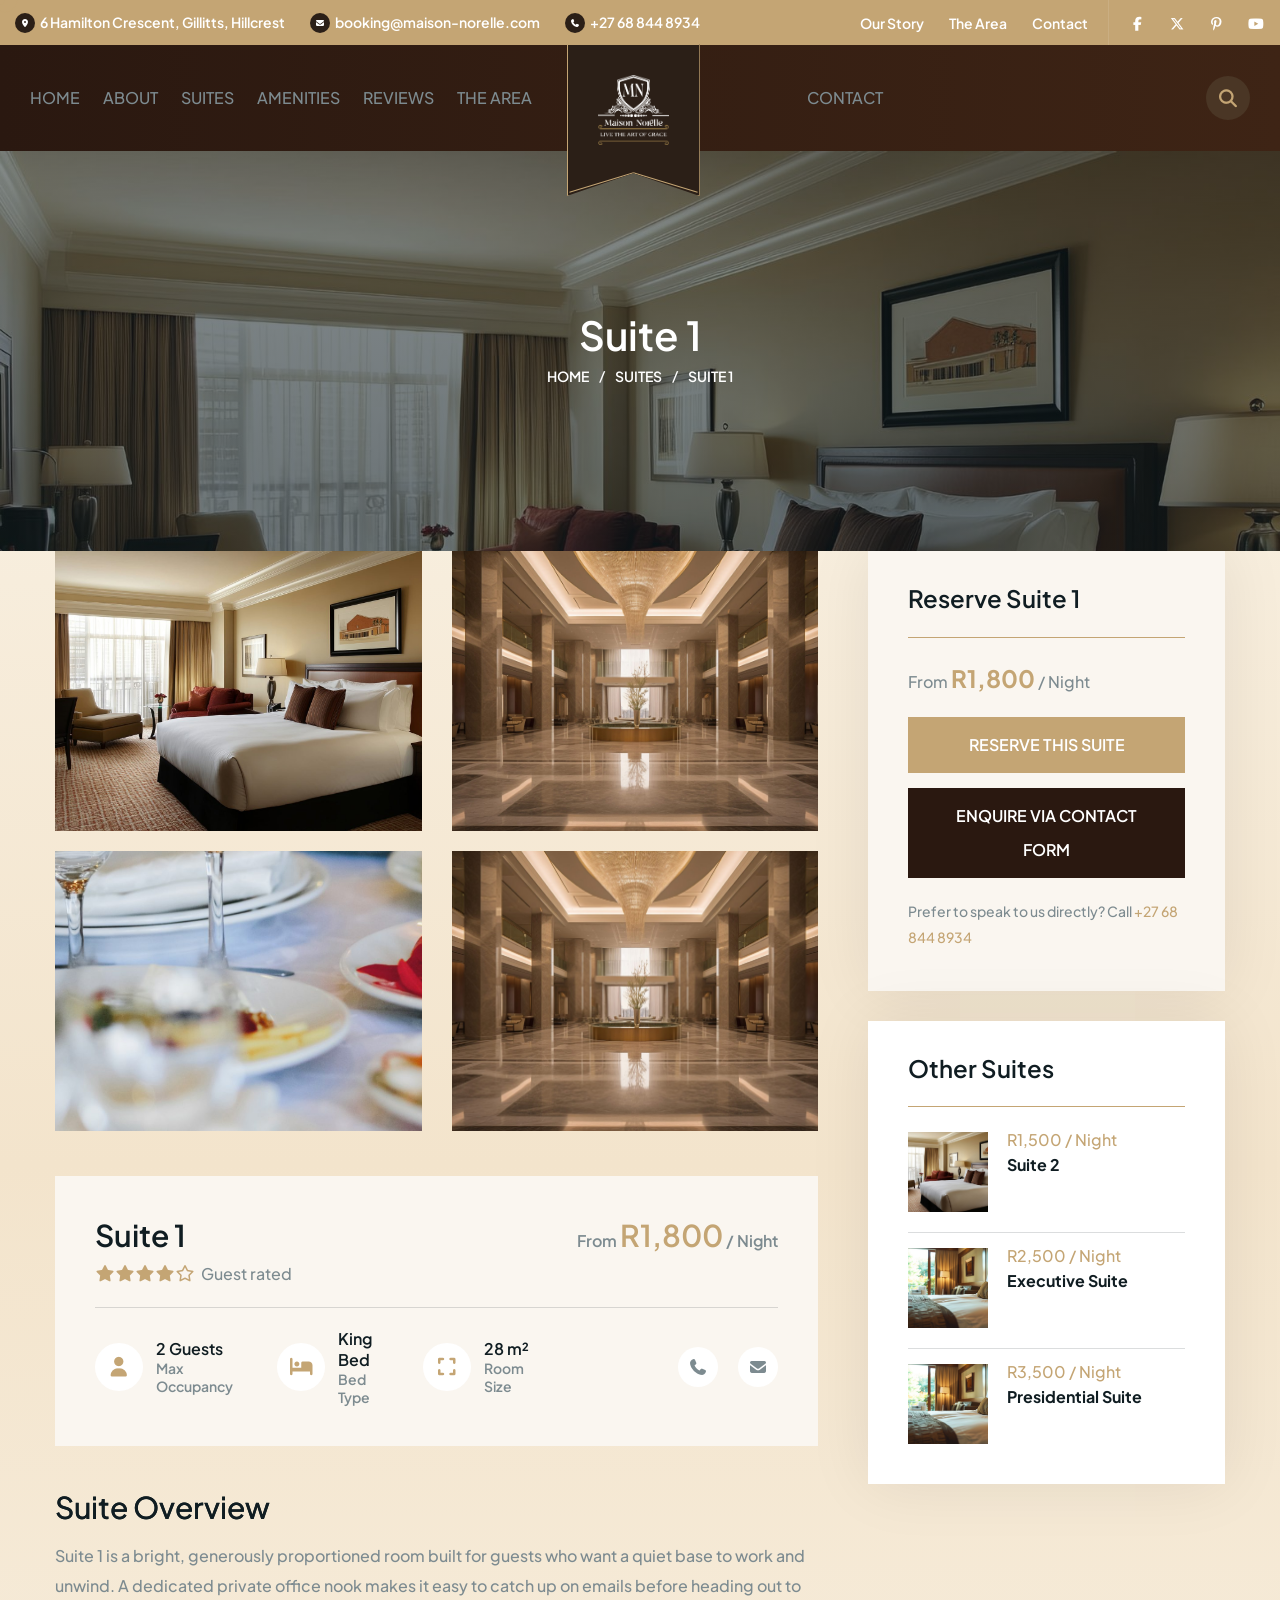
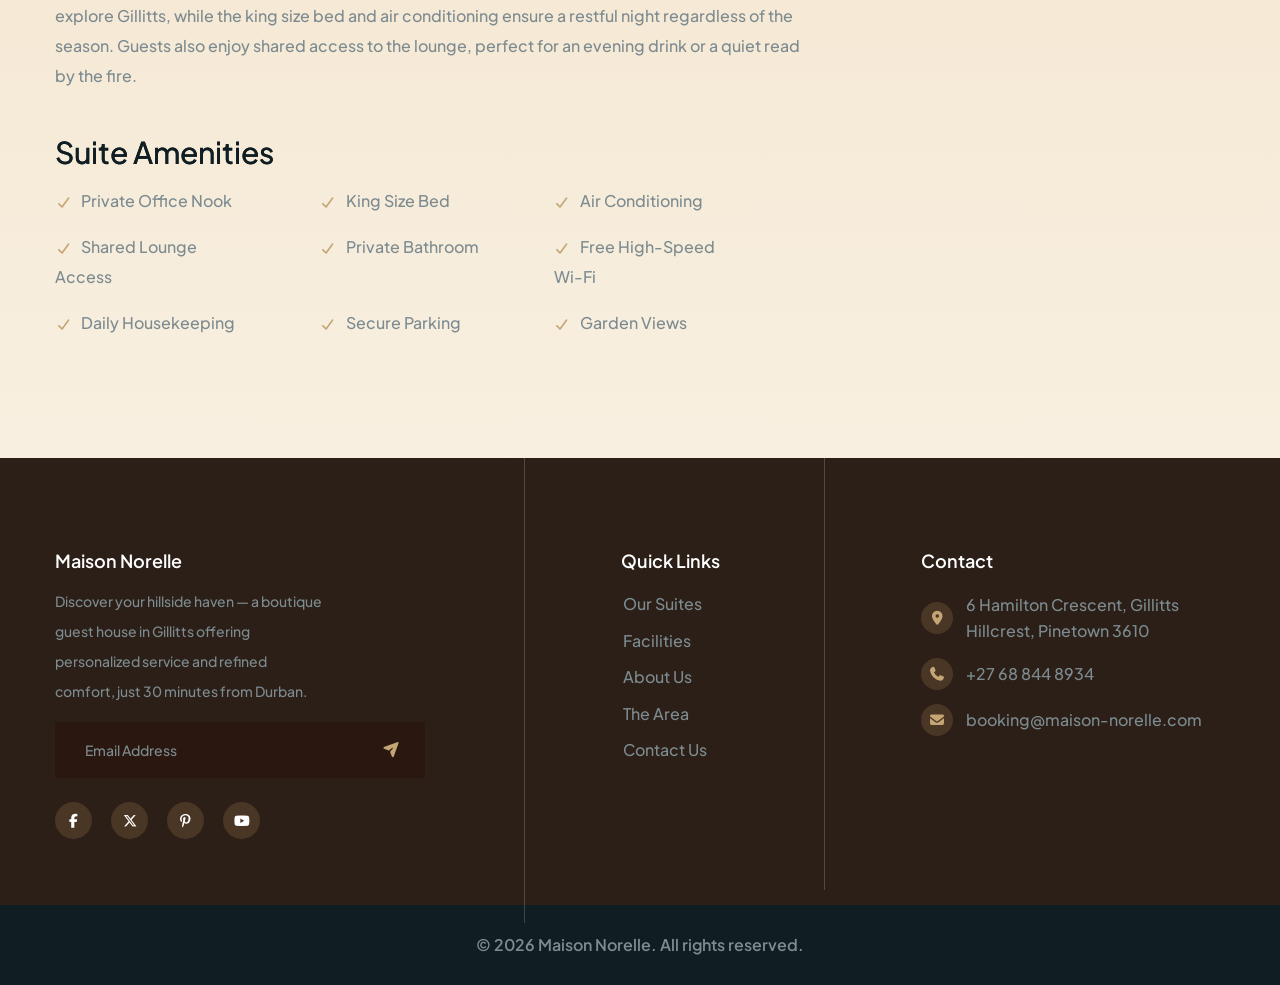
==== suite-1.html @ a2135955 "Add files via upload" ====
<!DOCTYPE html>
<html lang="en">

<head>
    <meta charset="UTF-8">
    <meta name="viewport" content="width=device-width, initial-scale=1.0">
    <meta name="author" content="bracket-web">
    <meta name="description" content="Suite 1 at Maison Norelle — Private office, King size bed, shared lounge access, air conditioning. From R1,800 per night. Boutique guest house in Gillitts, just 30 minutes from Durban.">
    <title>Suite 1 | Maison Norelle</title>

    <!-- favicons Icons -->
    <link rel="icon" type="image/png" href="assets/images/logo.png">

    <!-- fonts -->
    <link rel="preconnect" href="https://fonts.googleapis.com">
    <link rel="preconnect" href="https://fonts.gstatic.com" crossorigin>
    <link href="https://fonts.googleapis.com/css2?family=DM+Sans:ital,opsz,wght@0,9..40,100..1000;1,9..40,100..1000&family=Plus+Jakarta+Sans:ital,wght@0,200..800;1,200..800&display=swap" rel="stylesheet">


    <link rel="stylesheet" href="assets/vendors/bootstrap/css/bootstrap.min.css">
    <link rel="stylesheet" href="assets/vendors/bootstrap-select/css/bootstrap-select.min.css">
    <link rel="stylesheet" href="assets/vendors/animate/animate.min.css">
    <link rel="stylesheet" href="assets/vendors/fontawesome/css/all.min.css">
    <link rel="stylesheet" href="assets/vendors/jquery-ui/jquery-ui.css">

    <link rel="stylesheet" href="assets/vendors/jquery-magnific-popup/jquery.magnific-popup.css">
    <link rel="stylesheet" href="assets/vendors/nouislider/nouislider.min.css">

    <link rel="stylesheet" href="assets/vendors/tiny-slider/tiny-slider.css">
    <link rel="stylesheet" href="assets/vendors/owl-carousel/css/owl.carousel.min.css">
    <link rel="stylesheet" href="assets/vendors/owl-carousel/css/owl.theme.default.min.css">
    <link rel="stylesheet" href="assets/vendors/slick-carousel/slick.css">


    <!-- template styles -->
    <link rel="stylesheet" href="assets/css/solinom.css">
</head>

<body class="custom-cursor">

    <div class="custom-cursor__cursor"></div>
    <div class="custom-cursor__cursor-two"></div>

    <div class="preloader">
        <div class="preloader__image" style="background-image: url(assets/images/logo.png);"></div>
    </div>
    <!-- /.preloader -->
    <div class="page-wrapper">
        <!-- Top Bar Three -->
        <div class="topbar-two">
            <div class="container-fluid">
                <div class="topbar-two__inner">
                    <div class="topbar-two__inner__left">
                        <ul class="list-unstyled topbar-two__info">
                            <li class="topbar-two__info__item">
                                <div class="topbar-two__info__icon">
                                    <i class="fas fa-location-dot"></i>
                                </div>
                                <p class="topbar-two__info__location">6 Hamilton Crescent, Gillitts, Hillcrest</p>
                            </li>
                            <li class="topbar-two__info__item">
                                <div class="topbar-two__info__icon">
                                    <i class="fas fa-envelope"></i>
                                </div>
                                <a href="mailto:booking@maison-norelle.com" class="topbar-two__info__contact">booking@maison-norelle.com</a>
                            </li>
                            <li class="topbar-two__info__item">
                                <div class="topbar-two__info__icon">
                                    <i class="fas fa-phone"></i>
                                </div>
                                <a href="tel:+27688448934" class="topbar-two__info__contact">+27 68 844 8934</a>
                            </li>
                        </ul>
                    </div>
                    <div class="topbar-two__inner__right">
                        <ul class="list-unstyled topbar-two__item">
                            <li><a href="index.html#about" class="topbar-two__item__text">Our Story</a></li>
                            <li><a href="index.html#blog" class="topbar-two__item__text">The Area</a></li>
                            <li><a href="index.html#contact" class="topbar-two__item__text">Contact</a></li>
                        </ul>
                        <div class="topbar-two__social">
                            <a href="https://facebook.com"> <i class="fab fa-facebook-f" aria-hidden="true"></i> <span class="sr-only">Facebook</span></a>
                            <a href="https://twitter.com"> <i class="fab fa-x-twitter" aria-hidden="true"></i> <span class="sr-only">Twitter</span></a>
                            <a href="https://pinterest.com"> <i class="fab fa-pinterest-p" aria-hidden="true"></i> <span class="sr-only">Pinterest</span></a>
                            <a href="https://youtube.com"> <i class="fab fa-youtube" aria-hidden="true"></i> <span class="sr-only">youtube</span></a>
                        </div>
                    </div>
                </div>
            </div>
        </div>

        <header class="main-header main-header--two sticky-header sticky-header--normal">
            <div class="container">
                <div class="main-header__inner">
                    <div class="main-header__logo">
                        <a href="index.html">
                            <img src="assets/images/logo.png" alt="Maison Norelle" width="90" height="90" style="height:70px;width:auto;">
                        </a>
                    </div>
                    <div class="main-header__middle">
                        <nav class="main-header__nav main-menu">
                            <ul class="main-menu__list">
                                <li><a href="index.html">Home</a></li>
                                <li><a href="index.html#about">About</a></li>
                                <li><a href="index.html#benefit">Suites</a></li>
                                <li><a href="index.html#feature">Amenities</a></li>
                                <li><a href="index.html#testimonial">Reviews</a></li>
                                <li><a href="index.html#blog">The Area</a></li>
                            </ul>
                        </nav>
                        <nav class="main-header__nav main-menu">
                            <ul class="main-menu__list">
                                <li><a href="index.html#contact">Contact</a></li>
                            </ul>
                        </nav>

                    </div>
                    <div class="main-header__right">
                        <a href="index.html#contact" class="solinom-btn main-header__btn">Book Your Stay</a>
                        <div class="main-header__info">
                            <a href="index.html#" class="main-header__info__item"> <i class="fas fa-magnifying-glass" aria-hidden="true"></i> <span class="sr-only">Search</span> </a>
                        </div>
                        <div class="mobile-nav__btn mobile-nav__toggler">
                            <span></span>
                            <span></span>
                            <span></span>
                        </div>
                    </div>
                </div>
            </div>
        </header>

        <!-- Page Header Start -->
        <section class="page-header">
            <div class="page-header__bg" style="background-image: url(assets/images/content/suite-bed-wide.jpg);"></div>
            <div class="container">
                <h2 class="page-header__title">Suite 1</h2>
                <ul class="solinom-breadcrumb list-unstyled">
                    <li><a href="index.html">Home</a></li>
                    <li><a href="index.html#benefit">Suites</a></li>
                    <li><span>Suite 1</span></li>
                </ul>
            </div>
        </section>
        <!-- Page Header End -->

        <!-- Room Details Start -->
        <section class="room-details">
            <div class="container">
                <div class="row gutter-x-50">
                    <div class="col-xl-8">

                        <div class="room-details__item">
                            <div class="row" style="row-gap:20px;">
                            <div class="col-lg-6">
                                <div class="gallery-one__card" style="height:280px;">
                                    <img src="assets/images/content/suite-bed-wide.jpg" alt="Suite 1 photo 1" style="width:100%;height:280px;object-fit:cover;">
                                    <div class="gallery-one__card__hover">
                                        <a href="assets/images/content/suite-bed-wide.jpg" class="gallery-one__card__icon room-list-card-popup" data-gallery-options='{"items": [{"src": "assets/images/content/suite-bed-wide.jpg"},{"src": "assets/images/content/lobby-hero.jpg"},{"src": "assets/images/content/dining-table.jpg"},{"src": "assets/images/content/lobby-contact.jpg"}], "gallery": {"enabled": true}, "type": "image"}'>
                                            <span class="gallery-one__card__icon__item"></span>
                                        </a>
                                    </div>
                                </div>
                            </div>
                            <div class="col-lg-6">
                                <div class="gallery-one__card" style="height:280px;">
                                    <img src="assets/images/content/lobby-hero.jpg" alt="Suite 1 photo 2" style="width:100%;height:280px;object-fit:cover;">
                                    <div class="gallery-one__card__hover">
                                        <a href="assets/images/content/lobby-hero.jpg" class="gallery-one__card__icon room-list-card-popup" data-gallery-options='{"items": [{"src": "assets/images/content/suite-bed-wide.jpg"},{"src": "assets/images/content/lobby-hero.jpg"},{"src": "assets/images/content/dining-table.jpg"},{"src": "assets/images/content/lobby-contact.jpg"}], "gallery": {"enabled": true}, "type": "image"}'>
                                            <span class="gallery-one__card__icon__item"></span>
                                        </a>
                                    </div>
                                </div>
                            </div>
                            <div class="col-lg-6">
                                <div class="gallery-one__card" style="height:280px;">
                                    <img src="assets/images/content/dining-table.jpg" alt="Suite 1 photo 3" style="width:100%;height:280px;object-fit:cover;">
                                    <div class="gallery-one__card__hover">
                                        <a href="assets/images/content/dining-table.jpg" class="gallery-one__card__icon room-list-card-popup" data-gallery-options='{"items": [{"src": "assets/images/content/suite-bed-wide.jpg"},{"src": "assets/images/content/lobby-hero.jpg"},{"src": "assets/images/content/dining-table.jpg"},{"src": "assets/images/content/lobby-contact.jpg"}], "gallery": {"enabled": true}, "type": "image"}'>
                                            <span class="gallery-one__card__icon__item"></span>
                                        </a>
                                    </div>
                                </div>
                            </div>
                            <div class="col-lg-6">
                                <div class="gallery-one__card" style="height:280px;">
                                    <img src="assets/images/content/lobby-contact.jpg" alt="Suite 1 photo 4" style="width:100%;height:280px;object-fit:cover;">
                                    <div class="gallery-one__card__hover">
                                        <a href="assets/images/content/lobby-contact.jpg" class="gallery-one__card__icon room-list-card-popup" data-gallery-options='{"items": [{"src": "assets/images/content/suite-bed-wide.jpg"},{"src": "assets/images/content/lobby-hero.jpg"},{"src": "assets/images/content/dining-table.jpg"},{"src": "assets/images/content/lobby-contact.jpg"}], "gallery": {"enabled": true}, "type": "image"}'>
                                            <span class="gallery-one__card__icon__item"></span>
                                        </a>
                                    </div>
                                </div>
                            </div>
                            </div>
                        </div>

                        <div class="room-details__item">
                            <div class="room-details__room-info">
                                <div class="room-details__room-info__top">
                                    <div>
                                        <h3 class="room-details__room-info__title">Suite 1</h3>
                                        <p class="room-details__room-info__rating">
                                            <i class="fas fa-star"></i><i class="fas fa-star"></i><i class="fas fa-star"></i><i class="fas fa-star"></i><i class="far fa-star"></i>
                                            &nbsp;Guest rated
                                        </p>
                                    </div>
                                    <p class="room-details__room-info__form">From <span>R1,800</span> / Night</p>
                                </div>
                                <div class="room-details__room-info__bottom">
                                    <div class="room-details__room-info__bottom__left">
                                        <div class="room-details__room-info__bottom__item">
                                            <div class="room-details__room-info__bottom__icon"><i class="fas fa-user"></i></div>
                                            <div>
                                                <h5 class="room-details__room-info__bottom__title">2 Guests</h5>
                                                <span class="room-details__room-info__bottom__subtitle">Max Occupancy</span>
                                            </div>
                                        </div>
                                        <div class="room-details__room-info__bottom__item">
                                            <div class="room-details__room-info__bottom__icon"><i class="fas fa-bed"></i></div>
                                            <div>
                                                <h5 class="room-details__room-info__bottom__title">King Bed</h5>
                                                <span class="room-details__room-info__bottom__subtitle">Bed Type</span>
                                            </div>
                                        </div>
                                        <div class="room-details__room-info__bottom__item">
                                            <div class="room-details__room-info__bottom__icon"><i class="fas fa-expand"></i></div>
                                            <div>
                                                <h5 class="room-details__room-info__bottom__title">28 m&sup2;</h5>
                                                <span class="room-details__room-info__bottom__subtitle">Room Size</span>
                                            </div>
                                        </div>
                                    </div>
                                    <div class="room-details__room-info__bottom__right">
                                        <a href="tel:+27688448934" class="room-details__room-info__bottom__right__item"><i class="fas fa-phone"></i></a>
                                        <a href="mailto:booking@maison-norelle.com?subject=Booking%20Enquiry%20-%20Suite%201" class="room-details__room-info__bottom__right__item"><i class="fas fa-envelope"></i></a>
                                    </div>
                                </div>
                            </div>
                        </div>

                        <div class="room-details__item">
                            <h3 class="room-details__title">Suite Overview</h3>
                            <p class="room-details__text">Suite 1 is a bright, generously proportioned room built for guests who want a quiet base to work and unwind. A dedicated private office nook makes it easy to catch up on emails before heading out to explore Gillitts, while the king size bed and air conditioning ensure a restful night regardless of the season. Guests also enjoy shared access to the lounge, perfect for an evening drink or a quiet read by the fire.</p>
                        </div>

                        <div class="room-details__item">
                            <h3 class="room-details__title">Suite Amenities</h3>
                            <div class="room-details__amenities__list">
                            <div class="room-details__amenities__item"><i class="fas fa-check"></i>Private Office Nook</div>
                            <div class="room-details__amenities__item"><i class="fas fa-check"></i>King Size Bed</div>
                            <div class="room-details__amenities__item"><i class="fas fa-check"></i>Air Conditioning</div>
                            <div class="room-details__amenities__item"><i class="fas fa-check"></i>Shared Lounge Access</div>
                            <div class="room-details__amenities__item"><i class="fas fa-check"></i>Private Bathroom</div>
                            <div class="room-details__amenities__item"><i class="fas fa-check"></i>Free High-Speed Wi-Fi</div>
                            <div class="room-details__amenities__item"><i class="fas fa-check"></i>Daily Housekeeping</div>
                            <div class="room-details__amenities__item"><i class="fas fa-check"></i>Secure Parking</div>
                            <div class="room-details__amenities__item"><i class="fas fa-check"></i>Garden Views</div>
                            </div>
                        </div>

                    </div>

                    <div class="col-xl-4">
                        <div class="room-details__sidebar">
                            <div class="room-details__sidebar__item room-details__sidebar__item--two" style="background-color: var(--solinom-border-color, #FAF6F0);">
                                <h3 class="room-details__sidebar__title">Reserve Suite 1</h3>
                                <p class="room-details__text" style="margin-bottom:20px;">From <strong style="color:var(--solinom-base,#C9A227);font-size:24px;">R1,800</strong> / Night</p>
                                <a href="mailto:booking@maison-norelle.com?subject=Booking%20Enquiry%20-%20Suite%201" class="solinom-btn solinom-btn--base" style="width:100%;text-align:center;justify-content:center;margin-bottom:15px;">Reserve This Suite</a>
                                <a href="index.html#contact" class="solinom-btn" style="width:100%;text-align:center;justify-content:center;background-color:var(--solinom-text-dark,#2A1810);">Enquire via Contact Form</a>
                                <p class="room-details__text" style="margin-top:20px;margin-bottom:0;font-size:14px;">Prefer to speak to us directly? Call <a href="tel:+27688448934" style="color:var(--solinom-base,#C9A227);">+27 68 844 8934</a></p>
                            </div>

                            <div class="room-details__sidebar__item room-details__sidebar__item--two">
                                <h3 class="room-details__sidebar__title">Other Suites</h3>
                                <div class="room-details__sidebar__posts">
                        <div class="room-details__sidebar__posts__item">
                            <div class="room-details__sidebar__posts__image" style="max-width:80px;">
                                <img src="assets/images/content/suite-bed-wide.jpg" alt="Suite 2" style="width:80px;height:80px;object-fit:cover;">
                            </div>
                            <div>
                                <span class="room-details__sidebar__posts__price">R1,500 / Night</span>
                                <h3 class="room-details__sidebar__posts__title"><a href="suite-2.html">Suite 2</a></h3>
                            </div>
                        </div>
                        <div class="room-details__sidebar__posts__item">
                            <div class="room-details__sidebar__posts__image" style="max-width:80px;">
                                <img src="assets/images/content/presidential-bed.jpg" alt="Executive Suite" style="width:80px;height:80px;object-fit:cover;">
                            </div>
                            <div>
                                <span class="room-details__sidebar__posts__price">R2,500 / Night</span>
                                <h3 class="room-details__sidebar__posts__title"><a href="suite-executive.html">Executive Suite</a></h3>
                            </div>
                        </div>
                        <div class="room-details__sidebar__posts__item">
                            <div class="room-details__sidebar__posts__image" style="max-width:80px;">
                                <img src="assets/images/content/presidential-bed.jpg" alt="Presidential Suite" style="width:80px;height:80px;object-fit:cover;">
                            </div>
                            <div>
                                <span class="room-details__sidebar__posts__price">R3,500 / Night</span>
                                <h3 class="room-details__sidebar__posts__title"><a href="suite-presidential.html">Presidential Suite</a></h3>
                            </div>
                        </div>
                                </div>
                            </div>
                        </div>
                    </div>

                </div>
            </div>
        </section>
        <!-- Room Details End -->

        <footer class="main-footer ">
            <div class="main-footer__top">
                <div class="container">
                    <div class="row">
                        <div class="col-md-6 col-lg-4 col-xl-5 wow fadeInUp" data-wow-duration='1500ms' data-wow-delay='300ms'>
                            <div class="footer-widget footer-widget--about">
                                <h2 class="footer-widget__title">Maison Norelle</h2>
                                <p class="footer-widget__text">Discover your hillside haven &mdash; a boutique guest house in Gillitts offering personalized service and refined comfort, just 30 minutes from Durban.</p>
                                <form action="#" data-url="MAILCHIMP_FORM_URL" class="footer-widget__newsletter">
                                    <input type="text" name="EMAIL" placeholder="Email Address">
                                    <button type="submit" class="fas fa-paper-plane"> <span class="sr-only">submit</span></button>
                                </form>
                                <div class="mc-form__response"></div>
                                <div class="footer-widget__social">
                                    <a href="https://facebook.com"> <i class="fab fa-facebook-f" aria-hidden="true"></i> <span class="sr-only">Facebook</span></a>
                                    <a href="https://twitter.com"> <i class="fab fa-x-twitter" aria-hidden="true"></i> <span class="sr-only">Twitter</span></a>
                                    <a href="https://pinterest.com"> <i class="fab fa-pinterest-p" aria-hidden="true"></i> <span class="sr-only">Pinterest</span></a>
                                    <a href="https://youtube.com"> <i class="fab fa-youtube" aria-hidden="true"></i> <span class="sr-only">youtube</span></a>
                                </div>
                            </div>
                        </div>
                        <div class="col-md-6 col-lg-4 col-xl-3 wow fadeInUp" data-wow-duration='1500ms' data-wow-delay='400ms'>
                            <div class="footer-widget footer-widget--links">
                                <h2 class="footer-widget__title">Quick Links</h2>
                                <ul class="list-unstyled footer-widget__links">
                                    <li><i class="fas fa-circle"></i><a href="index.html#benefit">Our Suites</a></li>
                                    <li><i class="fas fa-circle"></i><a href="index.html#feature">Facilities</a></li>
                                    <li><i class="fas fa-circle"></i><a href="index.html#about">About Us</a></li>
                                    <li><i class="fas fa-circle"></i><a href="index.html#blog">The Area</a></li>
                                    <li><i class="fas fa-circle"></i><a href="index.html#contact">Contact Us</a></li>
                                </ul>
                            </div>
                        </div>
                        <div class="col-md-6 col-lg-4 col-xl-4 wow fadeInUp" data-wow-duration='1500ms' data-wow-delay='700ms'>
                            <div class="footer-widget footer-widget--contact">
                                <h2 class="footer-widget__title">Contact</h2>
                                <ul class="list-unstyled footer-widget__info">
                                    <li>
                                        <div class="footer-widget__info__item">
                                            <i class="fas fa-location-dot"></i>
                                        </div>
                                        <a class="footer-widget__info__text" href="https://www.google.com/maps">6 Hamilton Crescent, Gillitts <br> Hillcrest, Pinetown 3610</a>
                                    </li>
                                    <li>
                                        <div class="footer-widget__info__item">
                                            <i class="fas fa-phone"></i>
                                        </div>
                                        <a class="footer-widget__info__text" href="tel:+27688448934">+27 68 844 8934</a>
                                    </li>
                                    <li>
                                        <div class="footer-widget__info__item">
                                            <i class="fas fa-envelope"></i>
                                        </div>
                                        <a class="footer-widget__info__text" href="mailto:booking@maison-norelle.com">booking@maison-norelle.com</a>
                                    </li>
                                </ul>

                            </div>
                        </div>
                    </div>
                </div>
                <div class="main-footer__top__shape">
                </div>
            </div>
            <div class="main-footer__bottom">
                <div class="container">
                    <div class="main-footer__bottom__inner">
                        <p class="main-footer__copyright">
                            &copy; <span class="dynamic-year"></span> Maison Norelle. All rights reserved.
                        </p>
                    </div>
                </div>
            </div>
        </footer>

    </div>

    <div class="mobile-nav__wrapper">
        <div class="mobile-nav__overlay mobile-nav__toggler"></div>
        <div class="mobile-nav__content">
            <span class="mobile-nav__close mobile-nav__toggler"><i class="fa fa-times"></i></span>
            <div class="logo-box">
                <a href="index.html" aria-label="logo image"><img src="assets/images/logo.png" width="90" alt="Maison Norelle logo"></a>
            </div>
            <div class="mobile-nav__container"></div>
            <ul class="mobile-nav__contact list-unstyled">
                <li>
                    <i class="fa fa-envelope"></i>
                    <a href="mailto:booking@maison-norelle.com">booking@maison-norelle.com</a>
                </li>
                <li>
                    <i class="fa fa-phone-alt"></i>
                    <a href="tel:+27688448934">+27 68 844 8934</a>
                </li>
            </ul>
            <div class="mobile-nav__social">
                <a href="https://facebook.com"> <i class="fab fa-facebook-f" aria-hidden="true"></i> <span class="sr-only">Facebook</span></a>
                <a href="https://twitter.com"> <i class="fab fa-x-twitter" aria-hidden="true"></i> <span class="sr-only">Twitter</span></a>
                <a href="https://pinterest.com"> <i class="fab fa-pinterest-p" aria-hidden="true"></i> <span class="sr-only">Pinterest</span></a>
                <a href="https://youtube.com"> <i class="fab fa-youtube" aria-hidden="true"></i> <span class="sr-only">youtube</span></a>
            </div>
        </div>
    </div>

    <a href="#" data-target="html" class="scroll-to-target scroll-to-top">
        <span class="scroll-to-top__text">back top</span>
        <span class="scroll-to-top__wrapper"><span class="scroll-to-top__inner"></span></span>
    </a>


    <script src="assets/vendors/jquery/jquery.min.js"></script>
    <script src="assets/vendors/bootstrap/js/bootstrap.bundle.min.js"></script>
    <script src="assets/vendors/bootstrap-select/js/bootstrap-select.min.js"></script>

    <script src="assets/vendors/jquery-ui/jquery-ui.js"></script>

    <script src="assets/vendors/jquery-appear/jquery.appear.js"></script>
    <script src="assets/vendors/jquery-circle-progress/circle-progress.min.js"></script>
    <script src="assets/vendors/jquery-magnific-popup/jquery.magnific-popup.min.js"></script>
    <script src="assets/vendors/jquery-validate/jquery.validate.min.js"></script>
    <script src="assets/vendors/nouislider/nouislider.min.js"></script>
    <script src="assets/vendors/tiny-slider/tiny-slider.js"></script>
    <script src="assets/vendors/wnumb/wNumb.min.js"></script>
    <script src="assets/vendors/owl-carousel/js/owl.carousel.min.js"></script>
    <script src="assets/vendors/slick-carousel/slick.min.js"></script>

    <script src="assets/vendors/wow/wow.min.js"></script>
    <script src="assets/vendors/imagesloaded/imagesloaded.min.js"></script>
    <script src="assets/vendors/isotope/isotope.min.js"></script>



    <!-- GSAP Animation -->
    <script src="assets/vendors/gsap/gsap.min.js"></script>
    <script src="assets/vendors/gsap/ScrollTrigger.min.js"></script>
    <script src="assets/vendors/gsap/SplitText.min.js"></script>
    <script src="assets/js/solinom-gsap.js"></script>

    <!-- template js -->
    <script src="assets/js/solinom.js"></script>
</body>
</html>
---- assets/vendors/nouislider/nouislider.min.css ----
.noUi-target,.noUi-target *{-webkit-touch-callout:none;-webkit-tap-highlight-color:transparent;-webkit-user-select:none;-ms-touch-action:none;touch-action:none;-ms-user-select:none;-moz-user-select:none;user-select:none;-moz-box-sizing:border-box;box-sizing:border-box}.noUi-target{position:relative}.noUi-base,.noUi-connects{width:100%;height:100%;position:relative;z-index:1}.noUi-connects{overflow:hidden;z-index:0}.noUi-connect,.noUi-origin{will-change:transform;position:absolute;z-index:1;top:0;right:0;height:100%;width:100%;-ms-transform-origin:0 0;-webkit-transform-origin:0 0;-webkit-transform-style:preserve-3d;transform-origin:0 0;transform-style:flat}.noUi-txt-dir-rtl.noUi-horizontal .noUi-origin{left:0;right:auto}.noUi-vertical .noUi-origin{top:-100%;width:0}.noUi-horizontal .noUi-origin{height:0}.noUi-handle{-webkit-backface-visibility:hidden;backface-visibility:hidden;position:absolute}.noUi-touch-area{height:100%;width:100%}.noUi-state-tap .noUi-connect,.noUi-state-tap .noUi-origin{-webkit-transition:transform .3s;transition:transform .3s}.noUi-state-drag *{cursor:inherit!important}.noUi-horizontal{height:18px}.noUi-horizontal .noUi-handle{width:34px;height:28px;right:-17px;top:-6px}.noUi-vertical{width:18px}.noUi-vertical .noUi-handle{width:28px;height:34px;right:-6px;bottom:-17px}.noUi-txt-dir-rtl.noUi-horizontal .noUi-handle{left:-17px;right:auto}.noUi-target{background:#FAFAFA;border-radius:4px;border:1px solid #D3D3D3;box-shadow:inset 0 1px 1px #F0F0F0,0 3px 6px -5px #BBB}.noUi-connects{border-radius:3px}.noUi-connect{background:#3FB8AF}.noUi-draggable{cursor:ew-resize}.noUi-vertical .noUi-draggable{cursor:ns-resize}.noUi-handle{border:1px solid #D9D9D9;border-radius:3px;background:#FFF;cursor:default;box-shadow:inset 0 0 1px #FFF,inset 0 1px 7px #EBEBEB,0 3px 6px -3px #BBB}.noUi-active{box-shadow:inset 0 0 1px #FFF,inset 0 1px 7px #DDD,0 3px 6px -3px #BBB}.noUi-handle:after,.noUi-handle:before{content:"";display:block;position:absolute;height:14px;width:1px;background:#E8E7E6;left:14px;top:6px}.noUi-handle:after{left:17px}.noUi-vertical .noUi-handle:after,.noUi-vertical .noUi-handle:before{width:14px;height:1px;left:6px;top:14px}.noUi-vertical .noUi-handle:after{top:17px}[disabled] .noUi-connect{background:#B8B8B8}[disabled] .noUi-handle,[disabled].noUi-handle,[disabled].noUi-target{cursor:not-allowed}.noUi-pips,.noUi-pips *{-moz-box-sizing:border-box;box-sizing:border-box}.noUi-pips{position:absolute;color:#999}.noUi-value{position:absolute;white-space:nowrap;text-align:center}.noUi-value-sub{color:#ccc;font-size:10px}.noUi-marker{position:absolute;background:#CCC}.noUi-marker-sub{background:#AAA}.noUi-marker-large{background:#AAA}.noUi-pips-horizontal{padding:10px 0;height:80px;top:100%;left:0;width:100%}.noUi-value-horizontal{-webkit-transform:translate(-50%,50%);transform:translate(-50%,50%)}.noUi-rtl .noUi-value-horizontal{-webkit-transform:translate(50%,50%);transform:translate(50%,50%)}.noUi-marker-horizontal.noUi-marker{margin-left:-1px;width:2px;height:5px}.noUi-marker-horizontal.noUi-marker-sub{height:10px}.noUi-marker-horizontal.noUi-marker-large{height:15px}.noUi-pips-vertical{padding:0 10px;height:100%;top:0;left:100%}.noUi-value-vertical{-webkit-transform:translate(0,-50%);transform:translate(0,-50%);padding-left:25px}.noUi-rtl .noUi-value-vertical{-webkit-transform:translate(0,50%);transform:translate(0,50%)}.noUi-marker-vertical.noUi-marker{width:5px;height:2px;margin-top:-1px}.noUi-marker-vertical.noUi-marker-sub{width:10px}.noUi-marker-vertical.noUi-marker-large{width:15px}.noUi-tooltip{display:block;position:absolute;border:1px solid #D9D9D9;border-radius:3px;background:#fff;color:#000;padding:5px;text-align:center;white-space:nowrap}.noUi-horizontal .noUi-tooltip{-webkit-transform:translate(-50%,0);transform:translate(-50%,0);left:50%;bottom:120%}.noUi-vertical .noUi-tooltip{-webkit-transform:translate(0,-50%);transform:translate(0,-50%);top:50%;right:120%}.noUi-horizontal .noUi-origin>.noUi-tooltip{-webkit-transform:translate(50%,0);transform:translate(50%,0);left:auto;bottom:10px}.noUi-vertical .noUi-origin>.noUi-tooltip{-webkit-transform:translate(0,-18px);transform:translate(0,-18px);top:auto;right:28px}
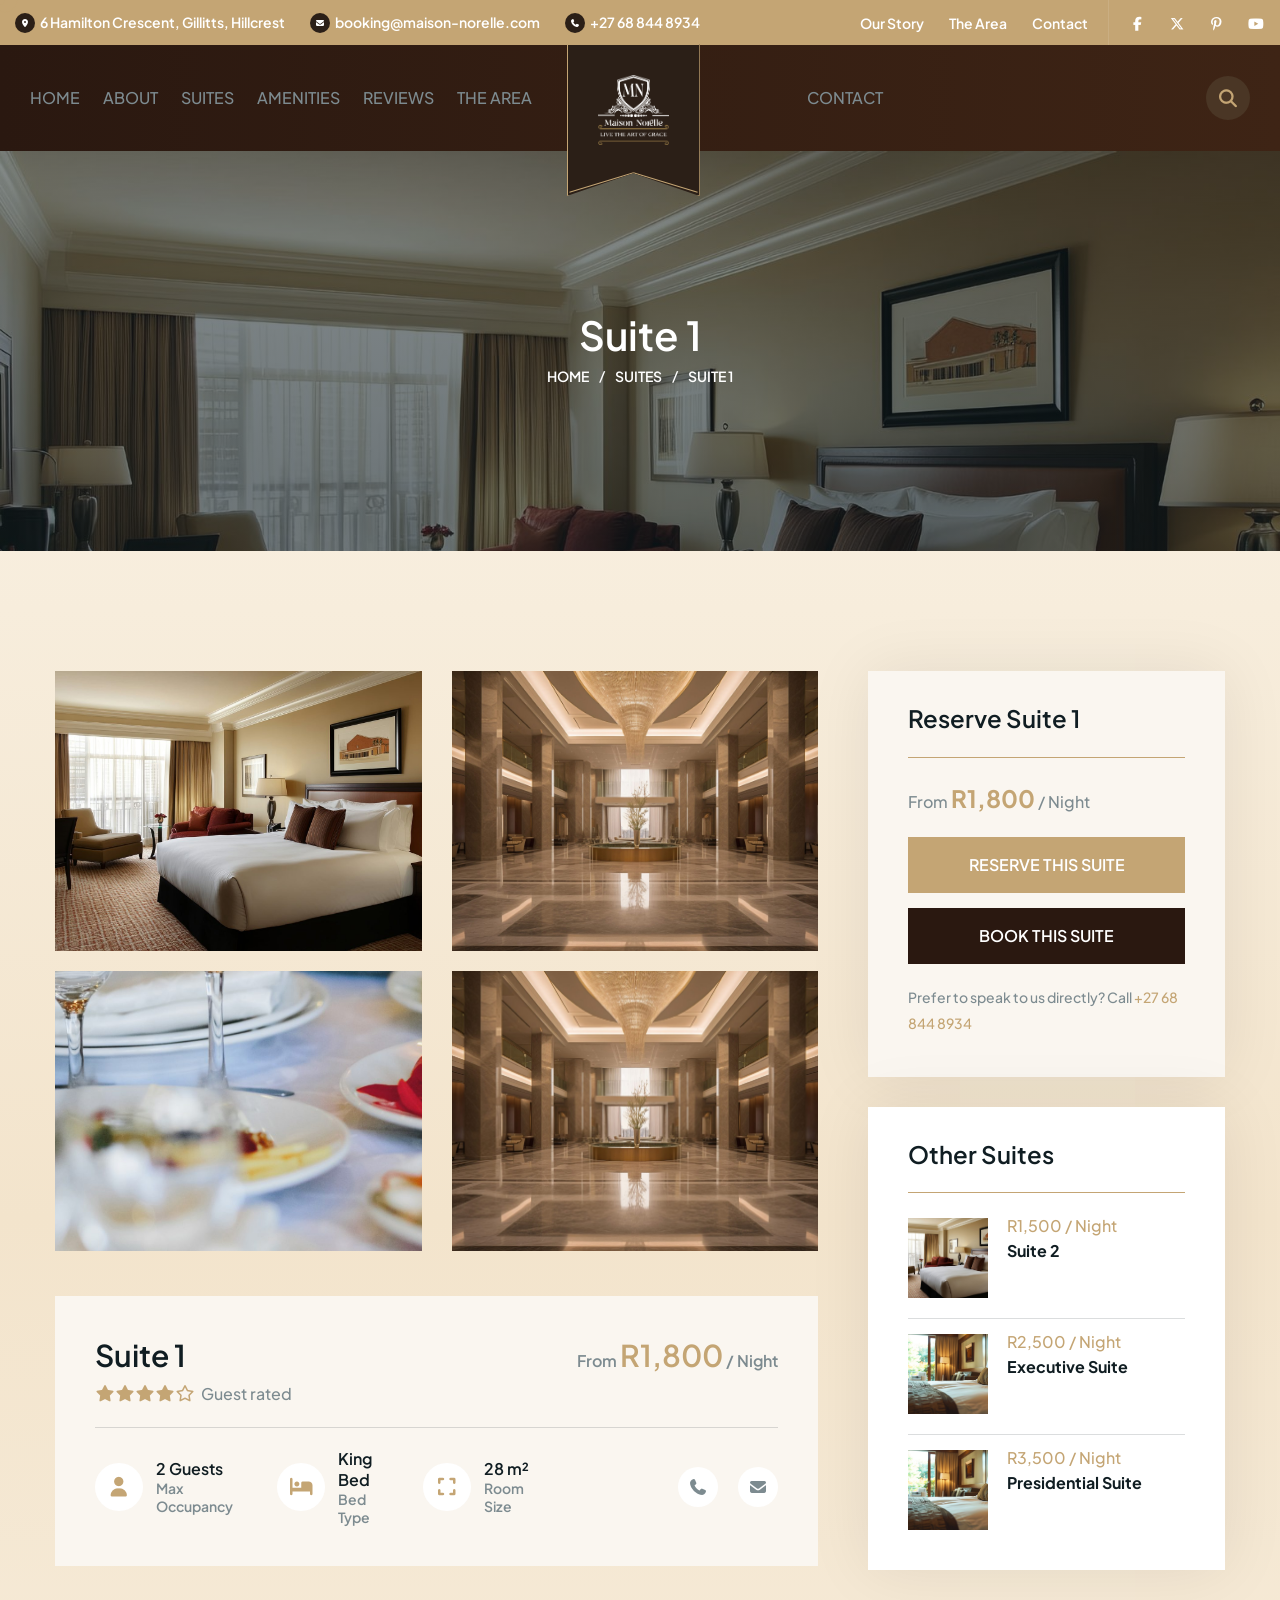
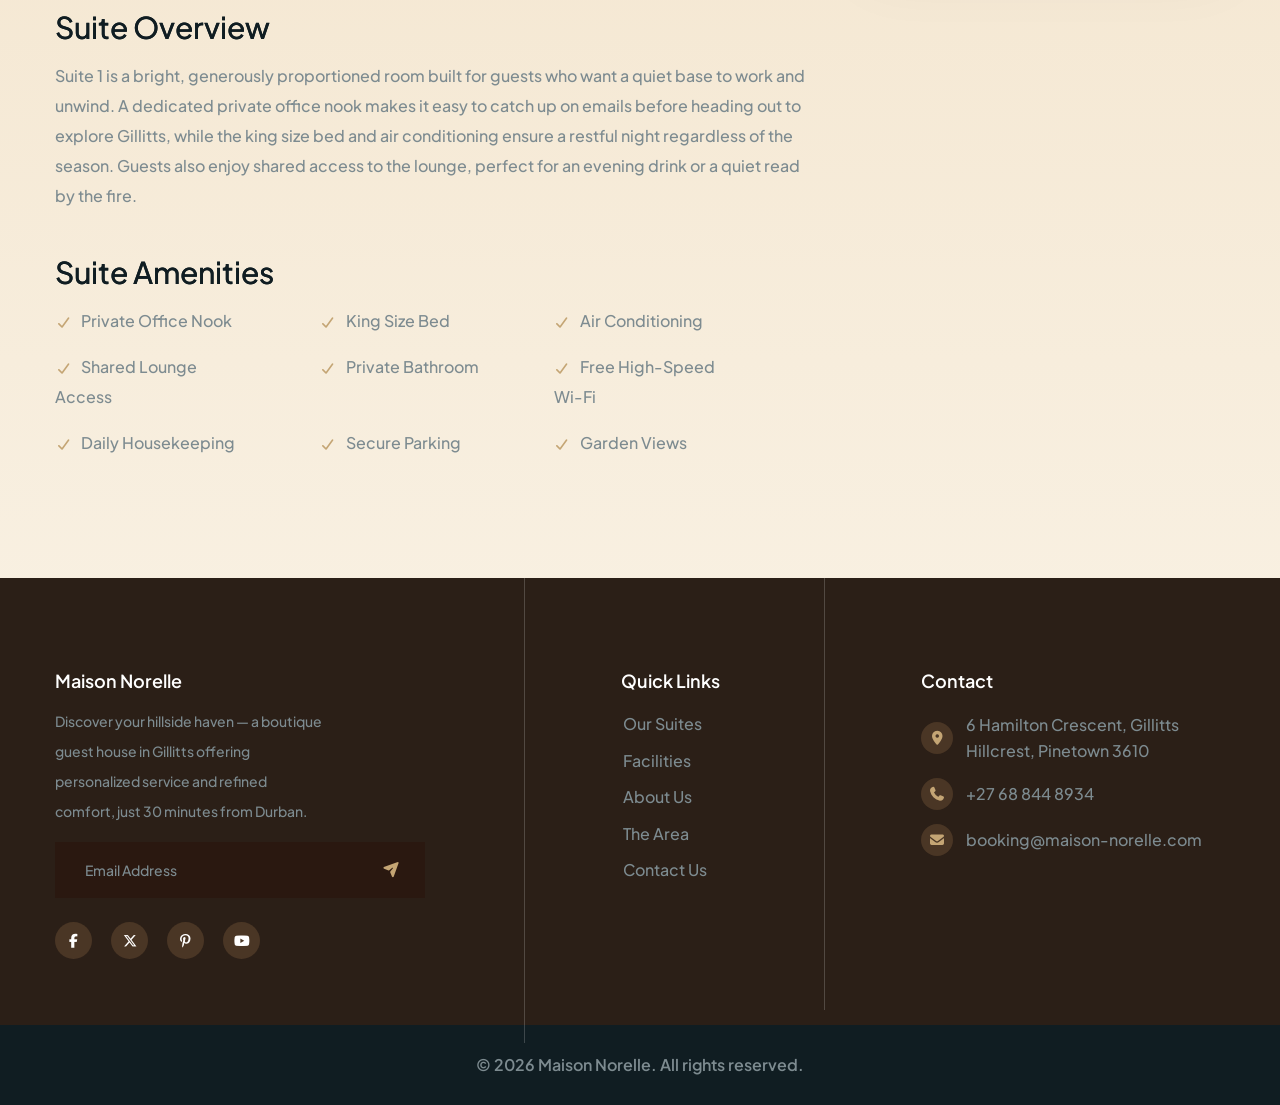
==== commit 79dcc5fe: "Add files via upload" ====
--- a/suite-1.html
+++ b/suite-1.html
@@ -76,7 +76,7 @@
                         <ul class="list-unstyled topbar-two__item">
                             <li><a href="index.html#about" class="topbar-two__item__text">Our Story</a></li>
                             <li><a href="index.html#blog" class="topbar-two__item__text">The Area</a></li>
-                            <li><a href="index.html#contact" class="topbar-two__item__text">Contact</a></li>
+                            <li><a href="book.html" class="topbar-two__item__text">Contact</a></li>
                         </ul>
                         <div class="topbar-two__social">
                             <a href="https://facebook.com"> <i class="fab fa-facebook-f" aria-hidden="true"></i> <span class="sr-only">Facebook</span></a>
@@ -110,13 +110,13 @@
                         </nav>
                         <nav class="main-header__nav main-menu">
                             <ul class="main-menu__list">
-                                <li><a href="index.html#contact">Contact</a></li>
+                                <li><a href="book.html">Contact</a></li>
                             </ul>
                         </nav>
 
                     </div>
                     <div class="main-header__right">
-                        <a href="index.html#contact" class="solinom-btn main-header__btn">Book Your Stay</a>
+                        <a href="book.html" class="solinom-btn main-header__btn">Book Your Stay</a>
                         <div class="main-header__info">
                             <a href="index.html#" class="main-header__info__item"> <i class="fas fa-magnifying-glass" aria-hidden="true"></i> <span class="sr-only">Search</span> </a>
                         </div>
@@ -267,7 +267,7 @@
                                 <h3 class="room-details__sidebar__title">Reserve Suite 1</h3>
                                 <p class="room-details__text" style="margin-bottom:20px;">From <strong style="color:var(--solinom-base,#C9A227);font-size:24px;">R1,800</strong> / Night</p>
                                 <a href="mailto:booking@maison-norelle.com?subject=Booking%20Enquiry%20-%20Suite%201" class="solinom-btn solinom-btn--base" style="width:100%;text-align:center;justify-content:center;margin-bottom:15px;">Reserve This Suite</a>
-                                <a href="index.html#contact" class="solinom-btn" style="width:100%;text-align:center;justify-content:center;background-color:var(--solinom-text-dark,#2A1810);">Enquire via Contact Form</a>
+                                <a href="book.html" class="solinom-btn" style="width:100%;text-align:center;justify-content:center;background-color:var(--solinom-text-dark,#2A1810);">Book This Suite</a>
                                 <p class="room-details__text" style="margin-top:20px;margin-bottom:0;font-size:14px;">Prefer to speak to us directly? Call <a href="tel:+27688448934" style="color:var(--solinom-base,#C9A227);">+27 68 844 8934</a></p>
                             </div>
 
@@ -340,7 +340,7 @@
                                     <li><i class="fas fa-circle"></i><a href="index.html#feature">Facilities</a></li>
                                     <li><i class="fas fa-circle"></i><a href="index.html#about">About Us</a></li>
                                     <li><i class="fas fa-circle"></i><a href="index.html#blog">The Area</a></li>
-                                    <li><i class="fas fa-circle"></i><a href="index.html#contact">Contact Us</a></li>
+                                    <li><i class="fas fa-circle"></i><a href="book.html">Contact Us</a></li>
                                 </ul>
                             </div>
                         </div>
--- a/assets/css/solinom.css
+++ b/assets/css/solinom.css
@@ -6948,15 +6948,18 @@
 --------------------------------------------------------------*/
 /**Room Details**/
 .room-details {
+  padding-top: 120px;
   padding-bottom: 120px;
 }
 @media (max-width: 991px) {
   .room-details {
+    padding-top: 100px;
     padding-bottom: 100px;
   }
 }
 @media (max-width: 767px) {
   .room-details {
+    padding-top: 80px;
     padding-bottom: 80px;
   }
 }
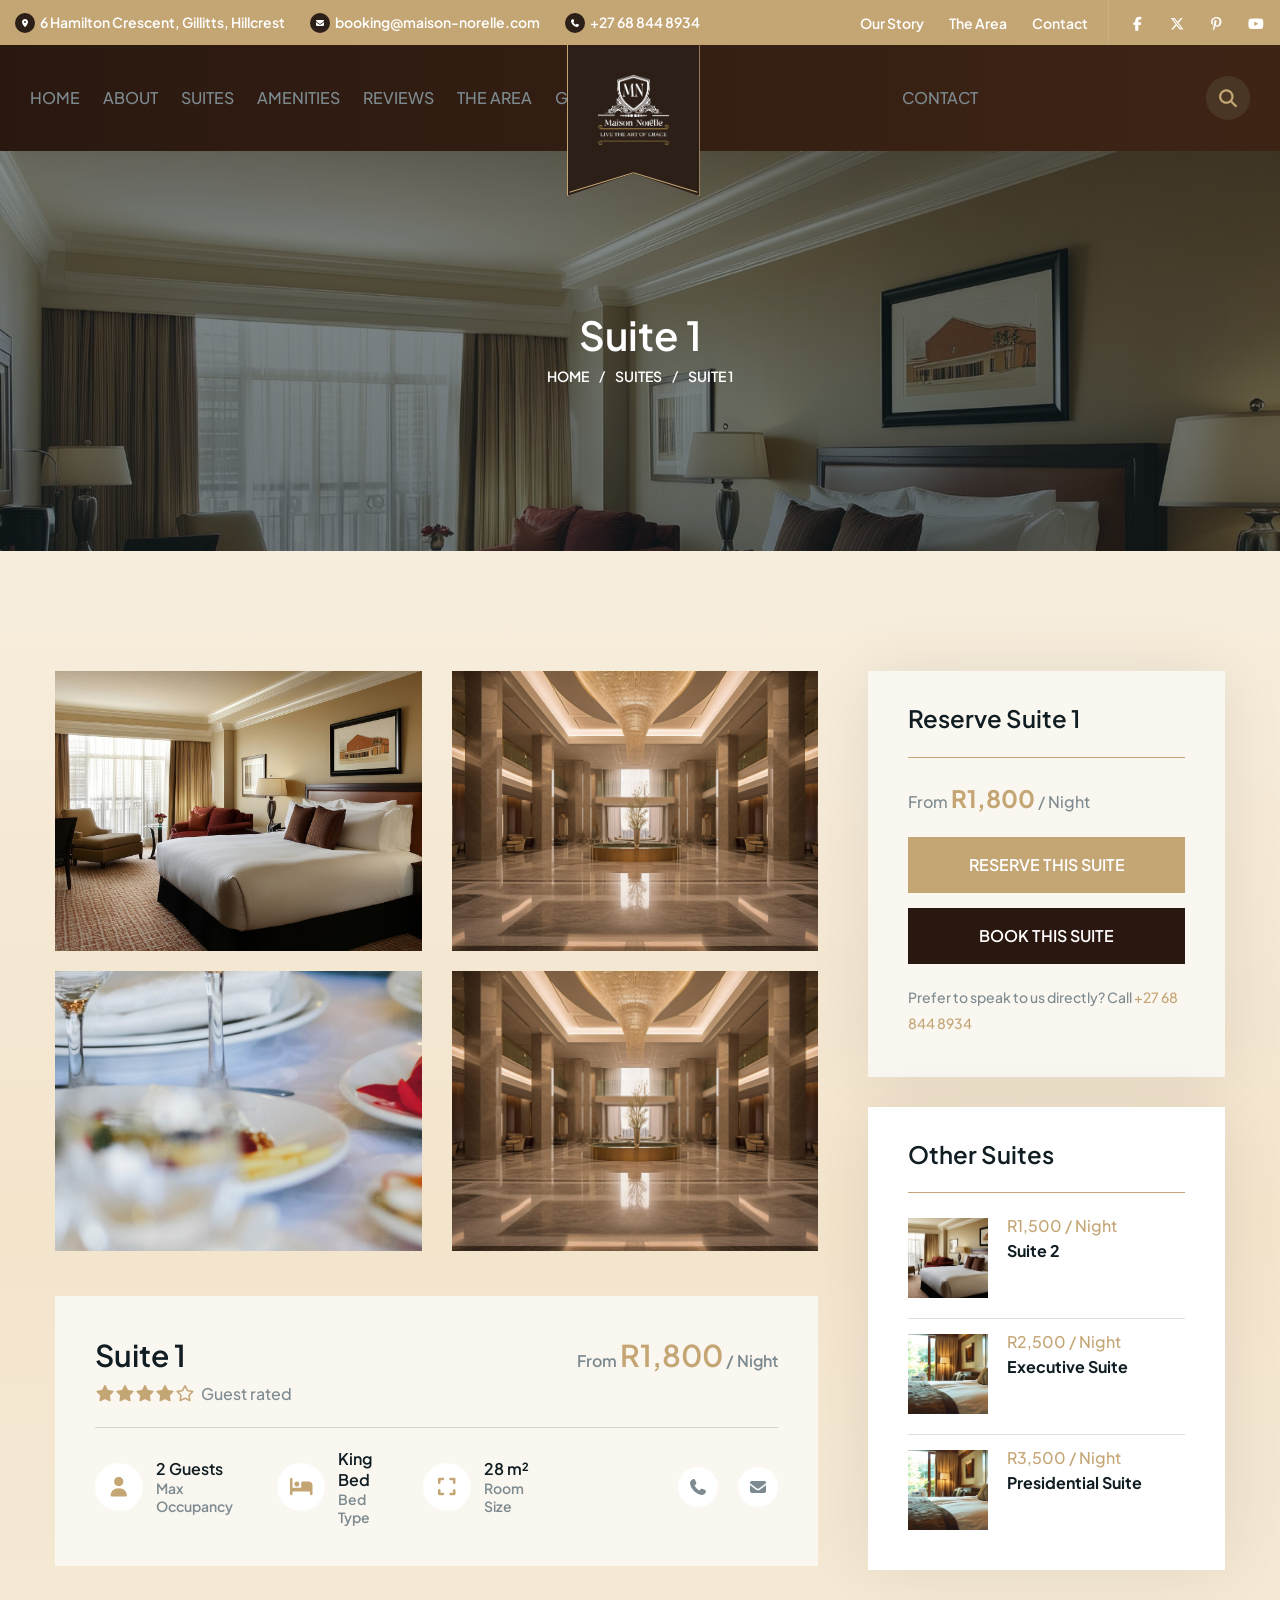
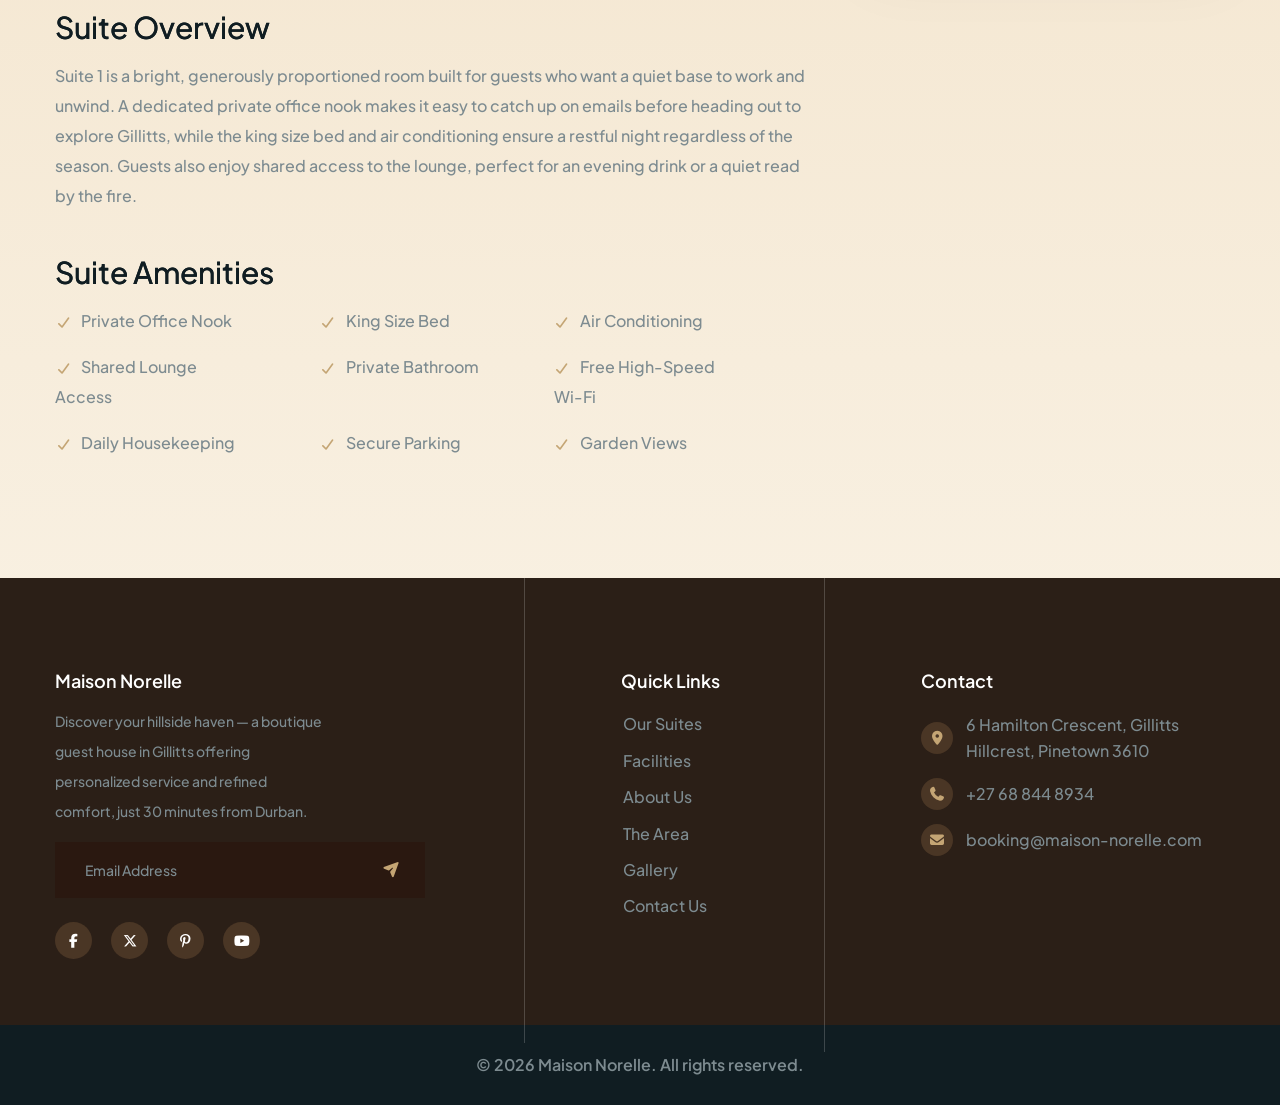
==== commit f2b4b7f5: "Add files via upload" ====
--- a/suite-1.html
+++ b/suite-1.html
@@ -74,8 +74,8 @@
                     </div>
                     <div class="topbar-two__inner__right">
                         <ul class="list-unstyled topbar-two__item">
-                            <li><a href="index.html#about" class="topbar-two__item__text">Our Story</a></li>
-                            <li><a href="index.html#blog" class="topbar-two__item__text">The Area</a></li>
+                            <li><a href="about.html" class="topbar-two__item__text">Our Story</a></li>
+                            <li><a href="area.html" class="topbar-two__item__text">The Area</a></li>
                             <li><a href="book.html" class="topbar-two__item__text">Contact</a></li>
                         </ul>
                         <div class="topbar-two__social">
@@ -101,11 +101,12 @@
                         <nav class="main-header__nav main-menu">
                             <ul class="main-menu__list">
                                 <li><a href="index.html">Home</a></li>
-                                <li><a href="index.html#about">About</a></li>
+                                <li><a href="about.html">About</a></li>
                                 <li><a href="index.html#benefit">Suites</a></li>
                                 <li><a href="index.html#feature">Amenities</a></li>
                                 <li><a href="index.html#testimonial">Reviews</a></li>
-                                <li><a href="index.html#blog">The Area</a></li>
+                                <li><a href="area.html">The Area</a></li>
+                                <li><a href="gallery.html">Gallery</a></li>
                             </ul>
                         </nav>
                         <nav class="main-header__nav main-menu">
@@ -338,8 +339,9 @@
                                 <ul class="list-unstyled footer-widget__links">
                                     <li><i class="fas fa-circle"></i><a href="index.html#benefit">Our Suites</a></li>
                                     <li><i class="fas fa-circle"></i><a href="index.html#feature">Facilities</a></li>
-                                    <li><i class="fas fa-circle"></i><a href="index.html#about">About Us</a></li>
-                                    <li><i class="fas fa-circle"></i><a href="index.html#blog">The Area</a></li>
+                                    <li><i class="fas fa-circle"></i><a href="about.html">About Us</a></li>
+                                    <li><i class="fas fa-circle"></i><a href="area.html">The Area</a></li>
+                                    <li><i class="fas fa-circle"></i><a href="gallery.html">Gallery</a></li>
                                     <li><i class="fas fa-circle"></i><a href="book.html">Contact Us</a></li>
                                 </ul>
                             </div>
